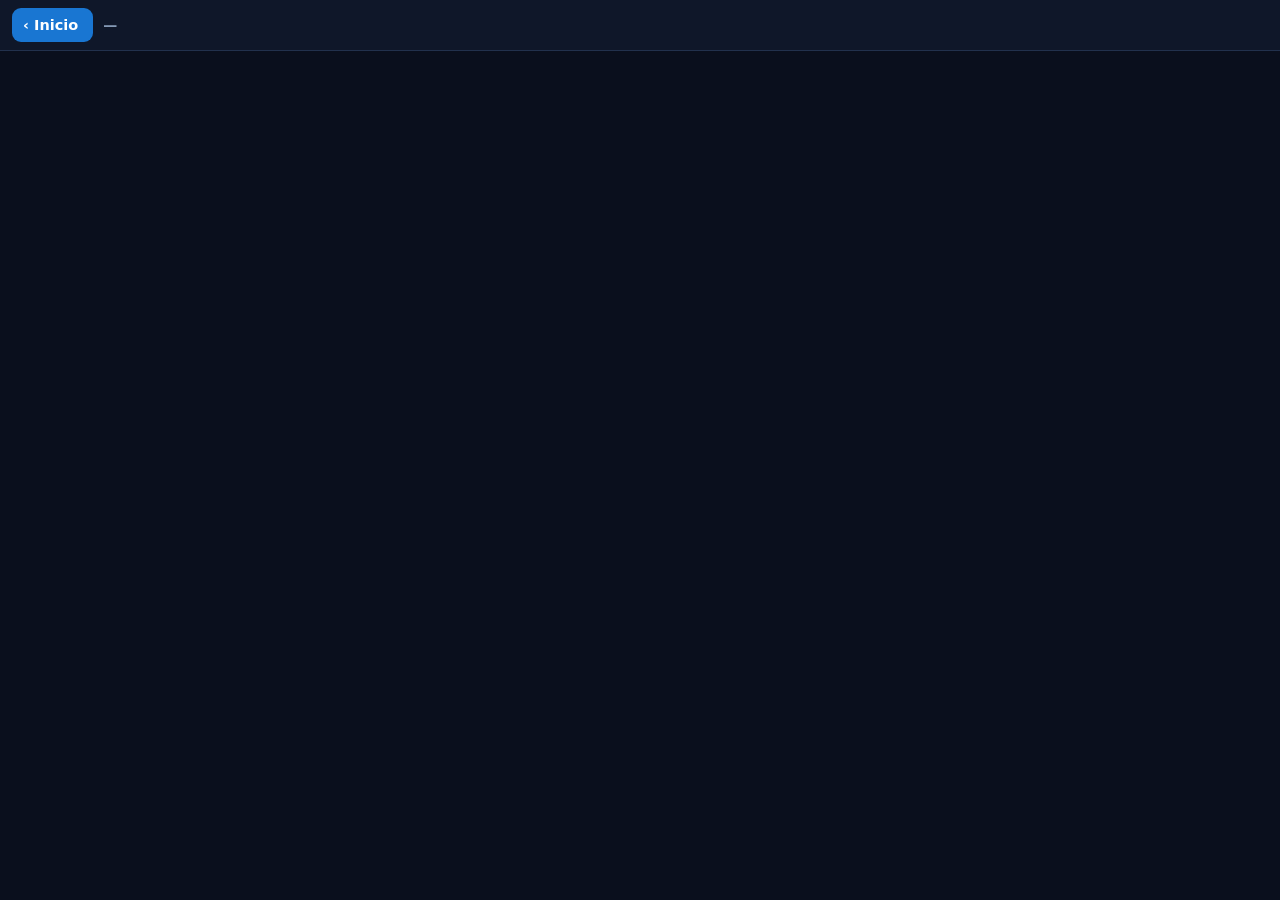
==== index.html @ 48259df8 "Add files via upload" ====
<!DOCTYPE html>
<html lang="es">
<head>
  <meta charset="UTF-8" />
  <meta name="viewport" content="width=device-width, initial-scale=1.0, maximum-scale=1.0, user-scalable=no, viewport-fit=cover" />
  <meta name="theme-color" content="#0a0f1d" />
  <title>MS360 Enfermería</title>
  <link rel="manifest" href="./manifest.json" />
  <link rel="icon" href="./icons/icon-192.png" />
  <link rel="apple-touch-icon" href="./icons/icon-192.png" />
  <link rel="stylesheet" href="./menu.css" />
</head>
<body>

  <main class="menu" id="menu">

    <header class="brand">
      <div class="brand-mark">
        <span class="brand-pulse"></span>
        <span class="brand-icon">🩺</span>
      </div>
      <h1 class="brand-title">MS360 <span>Enfermería</span></h1>
      <p class="brand-sub">Calculadoras clínicas · MEDISHORT360</p>
    </header>

    <section class="grid" aria-label="Calculadoras disponibles">

      <!-- GRATIS: Porcentaje -->
      <button class="tool" data-app="porcentaje" style="--c:#1976d2">
        <span class="tool-icon">💉</span>
        <span class="tool-body">
          <span class="tool-name">Conversión de %</span>
          <span class="tool-desc">Porcentaje a mg/mL y dosis</span>
        </span>
        <span class="tool-go">›</span>
      </button>

      <!-- GRATIS: Dosis y Flujo -->
      <button class="tool" data-app="dosisflujo" style="--c:#00cae0">
        <span class="tool-icon">💧</span>
        <span class="tool-body">
          <span class="tool-name">Dosis y Goteo</span>
          <span class="tool-desc">Dosis en mL · goteo · flujo IV</span>
        </span>
        <span class="tool-go">›</span>
      </button>

      <!-- PREMIUM: ASPA -->
      <button class="tool locked" data-app="aspa" data-premium="1" style="--c:#42a5f5">
        <span class="tool-icon">⚗️</span>
        <span class="tool-body">
          <span class="tool-name">Regla del Aspa <span class="badge-pro">PRO</span></span>
          <span class="tool-desc">Diluciones por concentración</span>
        </span>
        <span class="tool-go">›</span>
      </button>

      <!-- PREMIUM: UCI -->
      <button class="tool locked" data-app="uci" data-premium="1" style="--c:#5e9be6">
        <span class="tool-icon">🫀</span>
        <span class="tool-body">
          <span class="tool-name">UCI: Balance + Antropometría <span class="badge-pro">PRO</span></span>
          <span class="tool-desc">Balance hídrico y cálculos antropométricos</span>
        </span>
        <span class="tool-go">›</span>
      </button>

    </section>

    <footer class="menu-foot">
      <button class="foot-link" id="open-privacy">Política de privacidad</button>
      <span class="foot-sep">·</span>
      <button class="foot-link" id="open-about">Acerca de</button>
      <p class="foot-disclaimer">Herramienta de apoyo. No sustituye el criterio clínico profesional.</p>
    </footer>

  </main>

  <!-- VISTA DE CALCULADORA (iframe aislado) -->
  <section class="viewer" id="viewer" hidden>
    <header class="viewer-bar">
      <button class="back-btn" id="back-btn">‹ Inicio</button>
      <span class="viewer-title" id="viewer-title">—</span>
      <span class="viewer-spacer"></span>
    </header>
    <iframe class="viewer-frame" id="viewer-frame" title="Calculadora" referrerpolicy="no-referrer"></iframe>
  </section>

  <script src="./menu.js"></script>
</body>
</html>
---- menu.css ----
:root {
  --bg:        #0a0f1d;
  --bg-soft:   #0f1729;
  --card:      #131c31;
  --card-hi:   #182338;
  --blue:      #1976d2;
  --blue-lt:   #42a5f5;
  --cyan:      #00cae0;
  --white:     #e8eef5;
  --muted:     #8499b5;
  --dim:       #5a6e8c;
  --border:    #22314d;
  --pro:       #f0b429;
  --font:      'Segoe UI', system-ui, -apple-system, sans-serif;
}

* { margin: 0; padding: 0; box-sizing: border-box; -webkit-tap-highlight-color: transparent; }

html, body {
  height: 100%;
  background: var(--bg);
  color: var(--white);
  font-family: var(--font);
  overscroll-behavior: none;
}

/* ============ MENÚ ============ */
.menu {
  min-height: 100dvh;
  max-width: 540px;
  margin: 0 auto;
  padding: calc(env(safe-area-inset-top) + 28px) 20px 32px;
  display: flex;
  flex-direction: column;
}

/* Marca / header */
.brand {
  text-align: center;
  margin-bottom: 32px;
}

.brand-mark {
  position: relative;
  width: 74px;
  height: 74px;
  margin: 0 auto 16px;
  display: grid;
  place-items: center;
}

.brand-icon {
  font-size: 38px;
  position: relative;
  z-index: 2;
}

.brand-pulse {
  position: absolute;
  inset: 0;
  border-radius: 50%;
  background: radial-gradient(circle, rgba(25,118,210,0.35) 0%, transparent 70%);
  border: 2px solid var(--blue);
  animation: pulse 2.6s ease-out infinite;
}

@keyframes pulse {
  0%   { transform: scale(0.92); opacity: 0.9; }
  70%  { transform: scale(1.12); opacity: 0; }
  100% { opacity: 0; }
}

.brand-title {
  font-size: 26px;
  font-weight: 700;
  letter-spacing: 0.5px;
}
.brand-title span { color: var(--blue-lt); font-weight: 400; }

.brand-sub {
  font-size: 12.5px;
  color: var(--muted);
  margin-top: 5px;
  letter-spacing: 0.3px;
}

/* Grid de herramientas */
.grid {
  display: flex;
  flex-direction: column;
  gap: 13px;
  flex: 1;
}

.tool {
  display: flex;
  align-items: center;
  gap: 15px;
  width: 100%;
  background: var(--card);
  border: 1px solid var(--border);
  border-left: 4px solid var(--c);
  border-radius: 16px;
  padding: 17px 16px;
  cursor: pointer;
  text-align: left;
  color: var(--white);
  font-family: inherit;
  transition: background 0.18s ease, transform 0.12s ease, border-color 0.18s ease;
}

.tool:active {
  transform: scale(0.985);
  background: var(--card-hi);
}

@media (hover: hover) {
  .tool:hover { background: var(--card-hi); border-color: var(--c); }
}

.tool-icon {
  font-size: 27px;
  width: 50px;
  height: 50px;
  flex-shrink: 0;
  display: grid;
  place-items: center;
  background: color-mix(in srgb, var(--c) 16%, transparent);
  border-radius: 12px;
}

.tool-body {
  flex: 1;
  display: flex;
  flex-direction: column;
  gap: 3px;
  min-width: 0;
}

.tool-name {
  font-size: 15.5px;
  font-weight: 600;
  display: flex;
  align-items: center;
  gap: 7px;
  flex-wrap: wrap;
}

.tool-desc {
  font-size: 12.5px;
  color: var(--muted);
  line-height: 1.3;
}

.tool-go {
  font-size: 26px;
  color: var(--dim);
  font-weight: 300;
  flex-shrink: 0;
}

.badge-pro {
  font-size: 9.5px;
  font-weight: 800;
  letter-spacing: 0.6px;
  color: #1a1200;
  background: var(--pro);
  padding: 2px 7px;
  border-radius: 6px;
}

/* Footer */
.menu-foot {
  margin-top: 28px;
  text-align: center;
}

.foot-link {
  background: none;
  border: none;
  color: var(--blue-lt);
  font-size: 12.5px;
  font-family: inherit;
  cursor: pointer;
  padding: 4px;
  text-decoration: underline;
  text-underline-offset: 2px;
}

.foot-sep { color: var(--dim); font-size: 12px; }

.foot-disclaimer {
  font-size: 11px;
  color: var(--dim);
  margin-top: 12px;
  line-height: 1.45;
  max-width: 320px;
  margin-left: auto;
  margin-right: auto;
}

/* ============ VISOR (iframe) ============ */
.viewer {
  position: fixed;
  inset: 0;
  z-index: 100;
  display: flex;
  flex-direction: column;
  background: var(--bg);
}

.viewer-bar {
  display: flex;
  align-items: center;
  gap: 10px;
  padding: calc(env(safe-area-inset-top) + 8px) 12px 8px;
  background: var(--bg-soft);
  border-bottom: 1px solid var(--border);
  flex-shrink: 0;
}

.back-btn {
  background: var(--blue);
  color: #fff;
  border: none;
  border-radius: 9px;
  padding: 9px 15px 9px 11px;
  font-size: 14.5px;
  font-weight: 600;
  font-family: inherit;
  cursor: pointer;
}
.back-btn:active { background: var(--blue-lt); }

.viewer-title {
  font-size: 14px;
  font-weight: 600;
  color: var(--muted);
}

.viewer-spacer { flex: 1; }

.viewer-frame {
  flex: 1;
  width: 100%;
  border: none;
  background: var(--bg);
}

/* Accesibilidad */
.tool:focus-visible,
.back-btn:focus-visible,
.foot-link:focus-visible {
  outline: 2px solid var(--blue-lt);
  outline-offset: 2px;
}

@media (prefers-reduced-motion: reduce) {
  .brand-pulse { animation: none; }
  .tool { transition: none; }
}
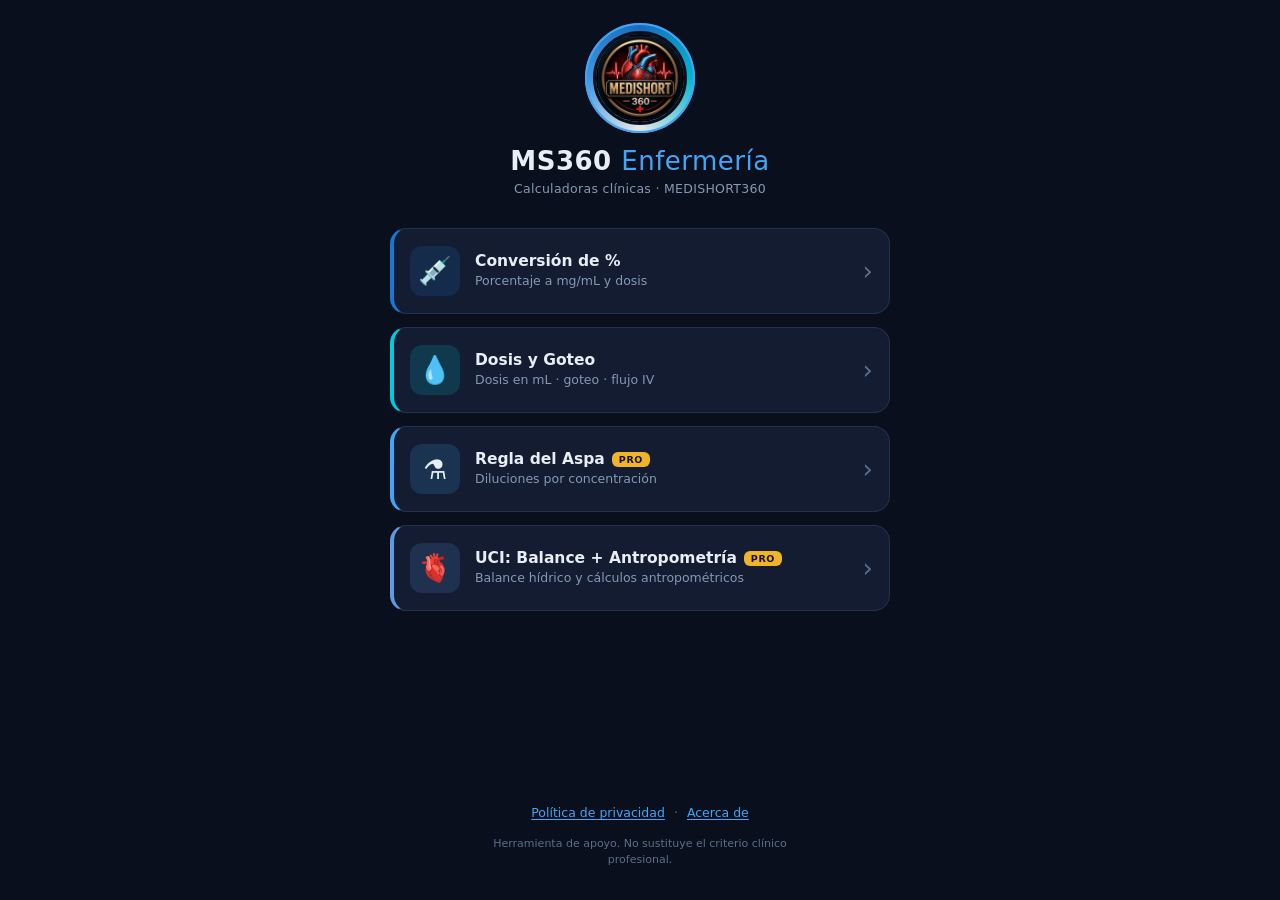
==== commit 1f13814f: "Add files via upload" ====
--- a/index.html
+++ b/index.html
@@ -16,8 +16,9 @@
 
     <header class="brand">
       <div class="brand-mark">
-        <span class="brand-pulse"></span>
-        <span class="brand-icon">🩺</span>
+        <span class="logo-ring-spin"></span>
+        <span class="logo-ring-pulse"></span>
+        <img src="icons/logo-canal.png" alt="MEDISHORT360" class="brand-logo" />
       </div>
       <h1 class="brand-title">MS360 <span>Enfermería</span></h1>
       <p class="brand-sub">Calculadoras clínicas · MEDISHORT360</p>
--- a/menu.css
+++ b/menu.css
@@ -42,32 +42,54 @@
 
 .brand-mark {
   position: relative;
-  width: 74px;
-  height: 74px;
-  margin: 0 auto 16px;
-  display: grid;
+  width: 100px;
+  height: 100px;
+  margin: 0 auto 18px;
+  display: inline-grid;
   place-items: center;
 }
 
-.brand-icon {
-  font-size: 38px;
+.logo-ring-spin {
+  position: absolute;
+  inset: -5px;
+  border-radius: 50%;
+  background: conic-gradient(var(--blue), var(--cyan), #fff, var(--blue-lt), var(--blue));
+  animation: spin-slow 5s linear infinite;
+  opacity: 0.9;
+}
+
+.logo-ring-pulse {
+  position: absolute;
+  inset: -5px;
+  border-radius: 50%;
+  border: 2px solid var(--blue-lt);
+  animation: pulse-ring 2.2s ease-out infinite;
+}
+
+.brand-logo {
+  width: 94px;
+  height: 94px;
+  border-radius: 50%;
+  object-fit: cover;
   position: relative;
-  z-index: 2;
-}
-
-.brand-pulse {
-  position: absolute;
-  inset: 0;
-  border-radius: 50%;
-  background: radial-gradient(circle, rgba(25,118,210,0.35) 0%, transparent 70%);
-  border: 2px solid var(--blue);
-  animation: pulse 2.6s ease-out infinite;
-}
-
-@keyframes pulse {
-  0%   { transform: scale(0.92); opacity: 0.9; }
-  70%  { transform: scale(1.12); opacity: 0; }
-  100% { opacity: 0; }
+  display: block;
+  border: 3px solid var(--bg);
+  animation: float 4s ease-in-out infinite;
+}
+
+@keyframes spin-slow {
+  from { transform: rotate(0deg); }
+  to   { transform: rotate(360deg); }
+}
+
+@keyframes pulse-ring {
+  0%   { opacity: 0.7; transform: scale(1); }
+  100% { opacity: 0;   transform: scale(1.38); }
+}
+
+@keyframes float {
+  0%, 100% { transform: translateY(0); }
+  50%      { transform: translateY(-8px); }
 }
 
 .brand-title {
@@ -209,6 +231,8 @@
   background: var(--bg);
 }
 
+.viewer[hidden] { display: none; }
+
 .viewer-bar {
   display: flex;
   align-items: center;
@@ -241,8 +265,10 @@
 .viewer-spacer { flex: 1; }
 
 .viewer-frame {
-  flex: 1;
+  flex: 1 1 auto;
   width: 100%;
+  height: 100%;
+  min-height: 0;
   border: none;
   background: var(--bg);
 }
@@ -256,6 +282,8 @@
 }
 
 @media (prefers-reduced-motion: reduce) {
-  .brand-pulse { animation: none; }
+  .logo-ring-spin,
+  .logo-ring-pulse,
+  .brand-logo { animation: none; }
   .tool { transition: none; }
 }
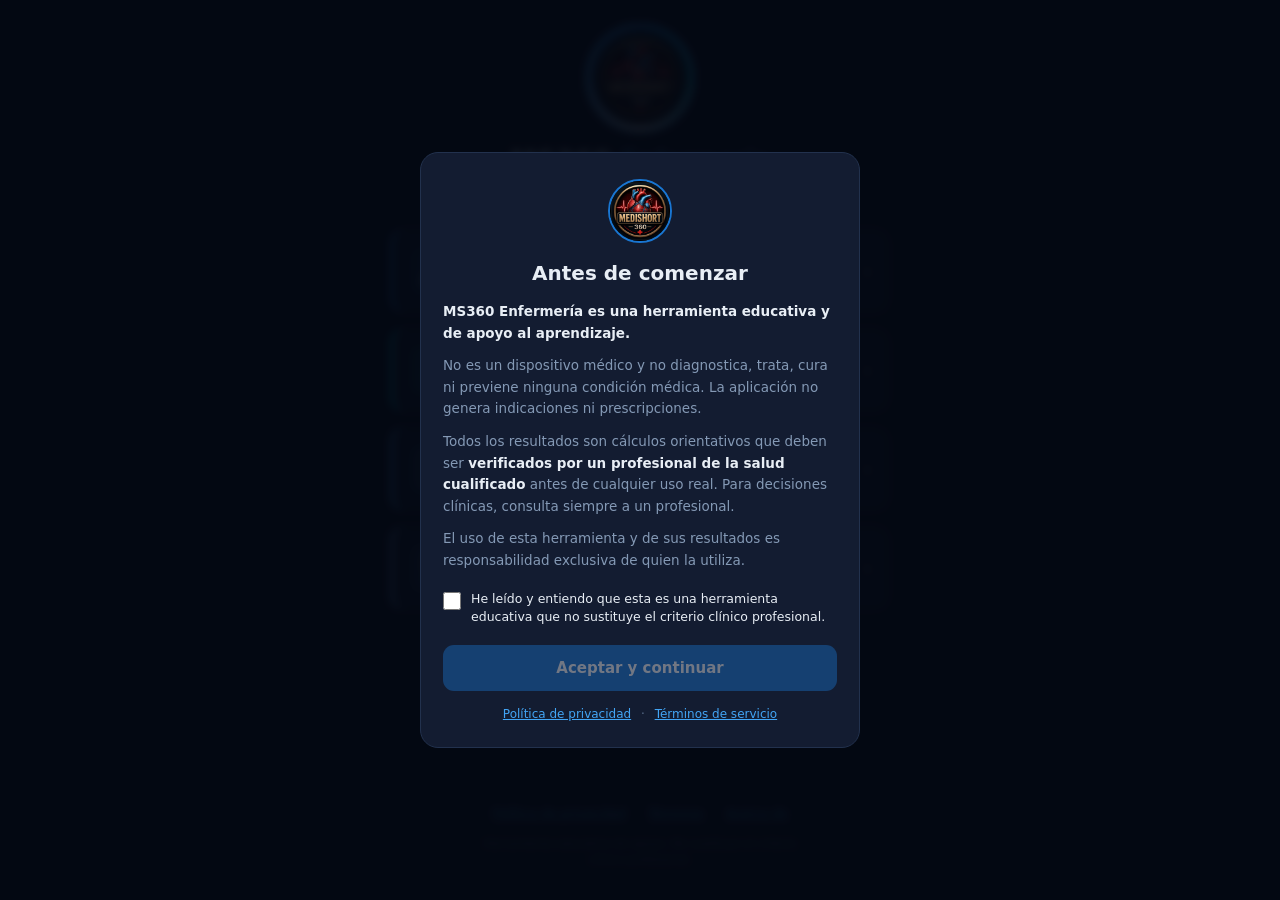
==== commit 419e250c: "Add files via upload" ====
--- a/index.html
+++ b/index.html
@@ -11,6 +11,32 @@
   <link rel="stylesheet" href="./menu.css" />
 </head>
 <body>
+
+  <!-- DISCLAIMER PRIMER ARRANQUE -->
+  <div class="disclaimer-overlay" id="disclaimer" hidden>
+    <div class="disclaimer-card">
+      <div class="disclaimer-logo">
+        <img src="icons/logo-canal.png" alt="MEDISHORT360" />
+      </div>
+      <h2 class="disclaimer-title">Antes de comenzar</h2>
+      <div class="disclaimer-body">
+        <p><strong>MS360 Enfermería es una herramienta educativa y de apoyo al aprendizaje.</strong></p>
+        <p>No es un dispositivo médico y no diagnostica, trata, cura ni previene ninguna condición médica. La aplicación no genera indicaciones ni prescripciones.</p>
+        <p>Todos los resultados son cálculos orientativos que deben ser <strong>verificados por un profesional de la salud cualificado</strong> antes de cualquier uso real. Para decisiones clínicas, consulta siempre a un profesional.</p>
+        <p>El uso de esta herramienta y de sus resultados es responsabilidad exclusiva de quien la utiliza.</p>
+      </div>
+      <label class="disclaimer-check">
+        <input type="checkbox" id="disclaimer-accept-check" />
+        <span>He leído y entiendo que esta es una herramienta educativa que no sustituye el criterio clínico profesional.</span>
+      </label>
+      <button class="disclaimer-btn" id="disclaimer-btn" disabled>Aceptar y continuar</button>
+      <div class="disclaimer-links">
+        <a href="privacidad/index.html" target="_blank">Política de privacidad</a>
+        <span>·</span>
+        <a href="terminos/index.html" target="_blank">Términos de servicio</a>
+      </div>
+    </div>
+  </div>
 
   <main class="menu" id="menu">
 
@@ -71,8 +97,10 @@
     <footer class="menu-foot">
       <button class="foot-link" id="open-privacy">Política de privacidad</button>
       <span class="foot-sep">·</span>
+      <button class="foot-link" id="open-terms">Términos</button>
+      <span class="foot-sep">·</span>
       <button class="foot-link" id="open-about">Acerca de</button>
-      <p class="foot-disclaimer">Herramienta de apoyo. No sustituye el criterio clínico profesional.</p>
+      <p class="foot-disclaimer">Herramienta educativa de apoyo. No sustituye el criterio clínico profesional.</p>
     </footer>
 
   </main>
--- a/menu.css
+++ b/menu.css
@@ -287,3 +287,100 @@
   .brand-logo { animation: none; }
   .tool { transition: none; }
 }
+
+/* ============ DISCLAIMER PRIMER ARRANQUE ============ */
+.disclaimer-overlay {
+  position: fixed;
+  inset: 0;
+  z-index: 500;
+  background: rgba(4, 8, 18, 0.92);
+  backdrop-filter: blur(4px);
+  display: flex;
+  align-items: center;
+  justify-content: center;
+  padding: 20px;
+  overflow-y: auto;
+}
+
+.disclaimer-overlay[hidden] { display: none; }
+
+.disclaimer-card {
+  background: var(--card);
+  border: 1px solid var(--border);
+  border-radius: 18px;
+  max-width: 440px;
+  width: 100%;
+  padding: 26px 22px;
+  margin: auto;
+}
+
+.disclaimer-logo {
+  text-align: center;
+  margin-bottom: 14px;
+}
+.disclaimer-logo img {
+  width: 64px;
+  height: 64px;
+  border-radius: 50%;
+  border: 2px solid var(--blue);
+}
+
+.disclaimer-title {
+  text-align: center;
+  font-size: 20px;
+  font-weight: 700;
+  margin-bottom: 16px;
+  color: var(--white);
+}
+
+.disclaimer-body p {
+  font-size: 13.5px;
+  color: var(--muted);
+  margin-bottom: 11px;
+  line-height: 1.6;
+}
+.disclaimer-body strong { color: var(--white); }
+
+.disclaimer-check {
+  display: flex;
+  align-items: flex-start;
+  gap: 10px;
+  margin: 18px 0;
+  cursor: pointer;
+  font-size: 12.5px;
+  color: var(--text);
+  line-height: 1.5;
+}
+.disclaimer-check input {
+  margin-top: 2px;
+  width: 18px;
+  height: 18px;
+  flex-shrink: 0;
+  accent-color: var(--blue);
+}
+
+.disclaimer-btn {
+  width: 100%;
+  padding: 14px;
+  border: none;
+  border-radius: 11px;
+  background: var(--blue);
+  color: #fff;
+  font-size: 15px;
+  font-weight: 700;
+  font-family: inherit;
+  cursor: pointer;
+  transition: opacity 0.2s ease;
+}
+.disclaimer-btn:disabled {
+  opacity: 0.4;
+  cursor: not-allowed;
+}
+
+.disclaimer-links {
+  text-align: center;
+  margin-top: 16px;
+  font-size: 12px;
+}
+.disclaimer-links a { color: var(--blue-lt); text-decoration: underline; }
+.disclaimer-links span { color: var(--dim); margin: 0 6px; }
